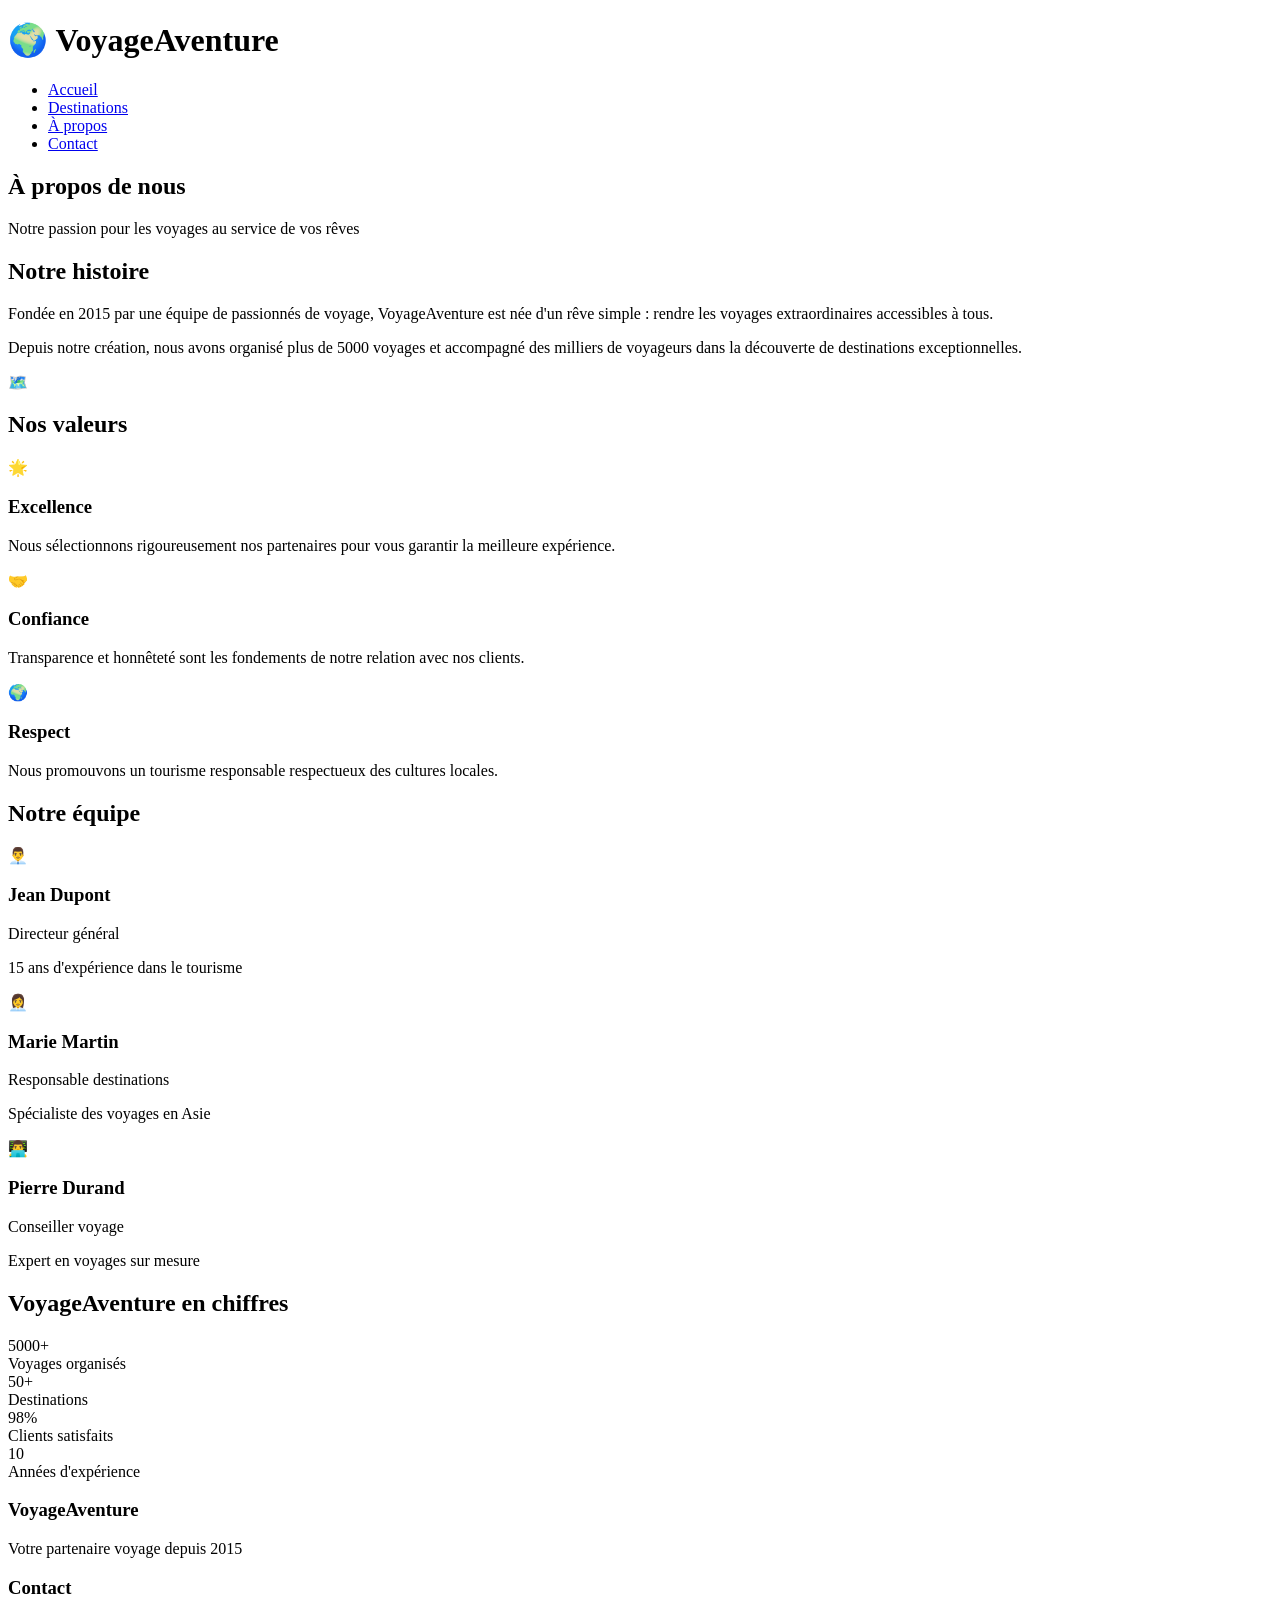
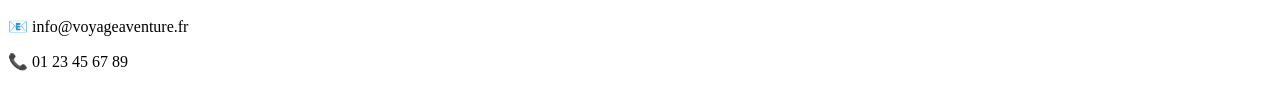
==== apropos.html @ c170d128 "ajout des fichiers a modif" ====
<!DOCTYPE html>
<html lang="fr">

<head>
    <meta charset="UTF-8">
    <meta name="viewport" content="width=device-width, initial-scale=1.0">
    <title>VoyageAventure - À propos</title>
    <link rel="stylesheet" href="css/styles.css">
</head>

<body>
    <header class="site-header">
        <div class="container">
            <h1 class="logo">🌍 VoyageAventure</h1>
            <nav class="main-nav">
                <ul class="nav-list">
                    <li><a href="index.html" class="nav-link">Accueil</a></li>
                    <li><a href="destinations.html" class="nav-link">Destinations</a></li>
                    <li><a href="apropos.html" class="nav-link active">À propos</a></li>
                    <li><a href="contact.html" class="nav-link">Contact</a></li>
                </ul>
            </nav>
        </div>
    </header>

    <section class="page-header">
        <div class="container">
            <h1 class="page-title">À propos de nous</h1>
            <p class="page-subtitle">Notre passion pour les voyages au service de vos rêves</p>
        </div>
    </section>

    <section class="about-story">
        <div class="container">
            <div class="story-content">
                <div class="story-text">
                    <h2>Notre histoire</h2>
                    <p>Fondée en 2015 par une équipe de passionnés de voyage, VoyageAventure est née d'un rêve simple :
                        rendre les voyages extraordinaires accessibles à tous.</p>
                    <p>Depuis notre création, nous avons organisé plus de 5000 voyages et accompagné des milliers de
                        voyageurs dans la découverte de destinations exceptionnelles.</p>
                </div>
                <div class="story-image">🗺️</div>
            </div>
        </div>
    </section>

    <section class="values">
        <div class="container">
            <h2 class="section-title">Nos valeurs</h2>
            <div class="values-grid">
                <div class="value-card">
                    <div class="value-icon">🌟</div>
                    <h3>Excellence</h3>
                    <p>Nous sélectionnons rigoureusement nos partenaires pour vous garantir la meilleure expérience.</p>
                </div>
                <div class="value-card">
                    <div class="value-icon">🤝</div>
                    <h3>Confiance</h3>
                    <p>Transparence et honnêteté sont les fondements de notre relation avec nos clients.</p>
                </div>
                <div class="value-card">
                    <div class="value-icon">🌍</div>
                    <h3>Respect</h3>
                    <p>Nous promouvons un tourisme responsable respectueux des cultures locales.</p>
                </div>
            </div>
        </div>
    </section>

    <section class="team">
        <div class="container">
            <h2 class="section-title">Notre équipe</h2>
            <div class="team-grid">
                <div class="team-member">
                    <div class="member-photo">👨‍💼</div>
                    <h3 class="member-name">Jean Dupont</h3>
                    <p class="member-role">Directeur général</p>
                    <p class="member-description">15 ans d'expérience dans le tourisme</p>
                </div>
                <div class="team-member">
                    <div class="member-photo">👩‍💼</div>
                    <h3 class="member-name">Marie Martin</h3>
                    <p class="member-role">Responsable destinations</p>
                    <p class="member-description">Spécialiste des voyages en Asie</p>
                </div>
                <div class="team-member">
                    <div class="member-photo">👨‍💻</div>
                    <h3 class="member-name">Pierre Durand</h3>
                    <p class="member-role">Conseiller voyage</p>
                    <p class="member-description">Expert en voyages sur mesure</p>
                </div>
            </div>
        </div>
    </section>

    <section class="stats">
        <div class="container">
            <h2 class="section-title">VoyageAventure en chiffres</h2>
            <div class="stats-grid">
                <div class="stat-item">
                    <div class="stat-number">5000+</div>
                    <div class="stat-label">Voyages organisés</div>
                </div>
                <div class="stat-item">
                    <div class="stat-number">50+</div>
                    <div class="stat-label">Destinations</div>
                </div>
                <div class="stat-item">
                    <div class="stat-number">98%</div>
                    <div class="stat-label">Clients satisfaits</div>
                </div>
                <div class="stat-item">
                    <div class="stat-number">10</div>
                    <div class="stat-label">Années d'expérience</div>
                </div>
            </div>
        </div>
    </section>

    <footer class="site-footer">
        <div class="container">
            <div class="footer-content">
                <div class="footer-section">
                    <h3>VoyageAventure</h3>
                    <p>Votre partenaire voyage depuis 2015</p>
                </div>
                <div class="footer-section">
                    <h3>Contact</h3>
                    <p>📧 info@voyageaventure.fr</p>
                    <p>📞 01 23 45 67 89</p>
                </div>
            </div>
        </div>
    </footer>
</body>

</html>
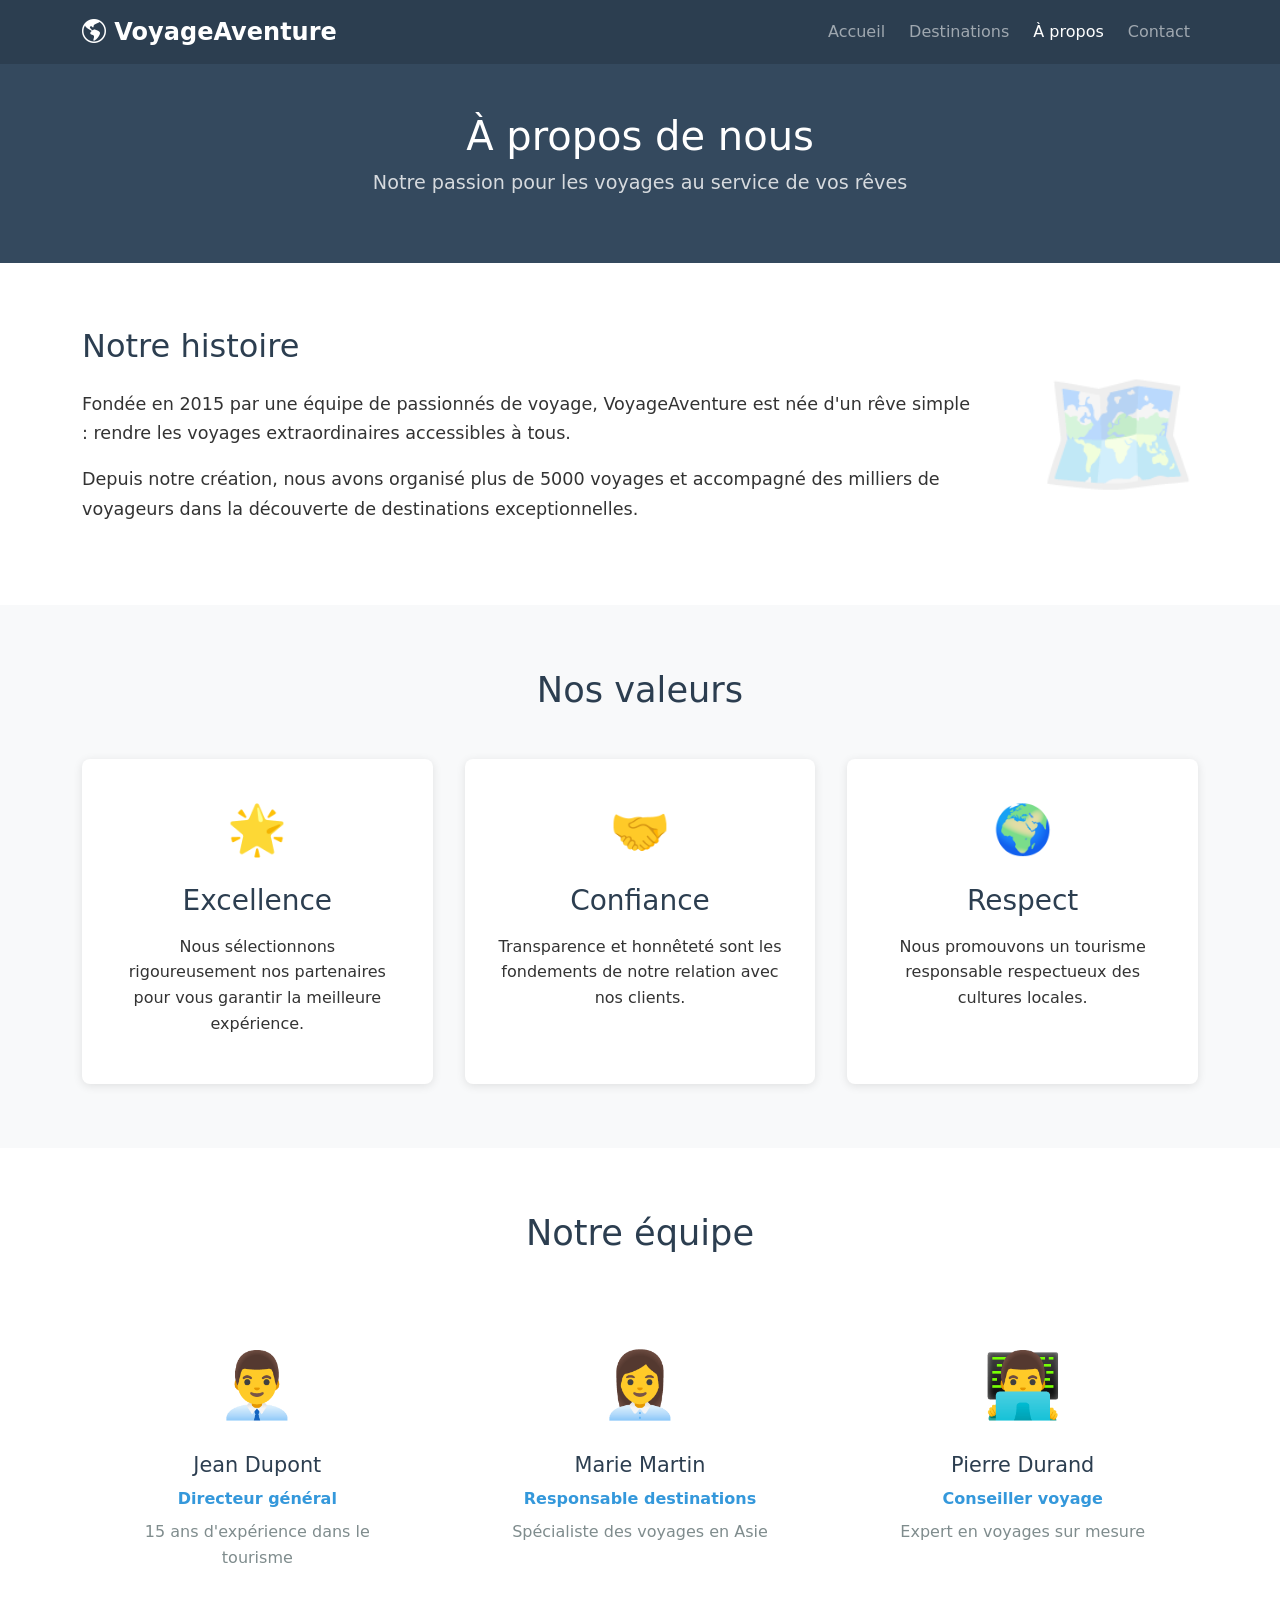
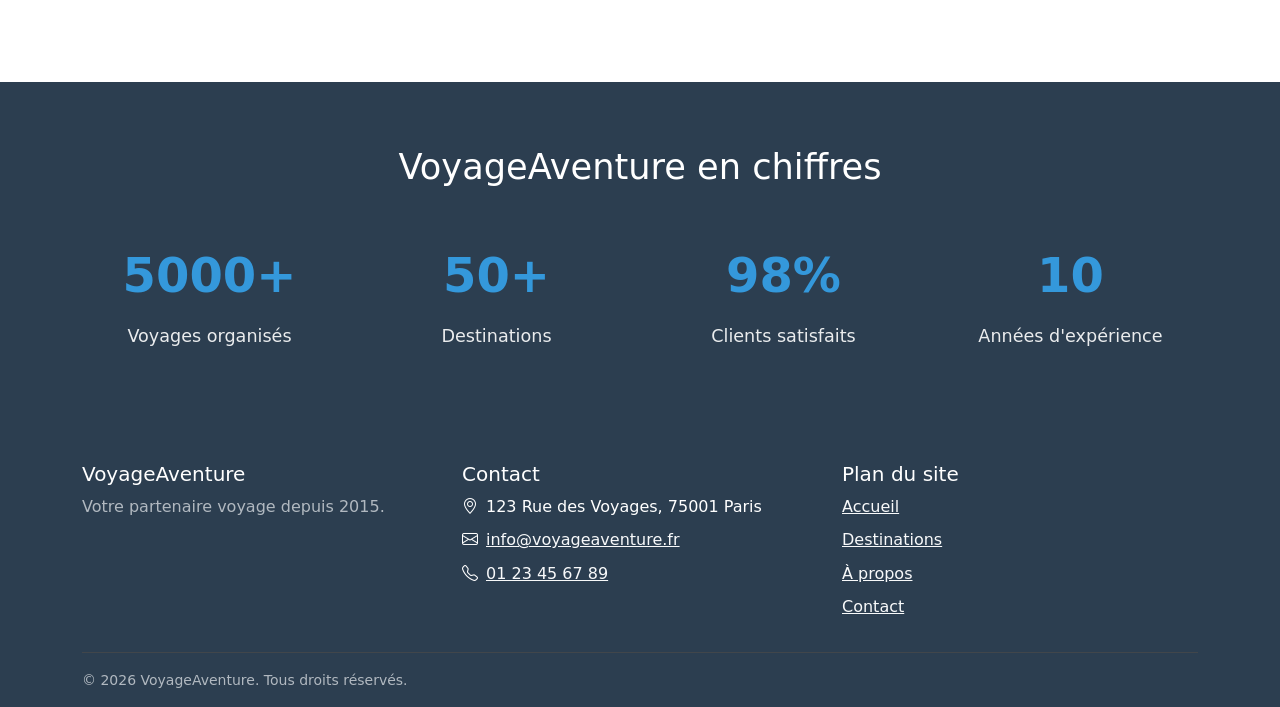
==== commit 22684ca4: "organisitation du dossier" ====
--- a/apropos.html
+++ b/apropos.html
@@ -5,23 +5,56 @@
     <meta charset="UTF-8">
     <meta name="viewport" content="width=device-width, initial-scale=1.0">
     <title>VoyageAventure - À propos</title>
-    <link rel="stylesheet" href="css/styles.css">
+    <meta name="description" content="Fondée en 2015, VoyageAventure a organisé plus de 5000 voyages. Découvrez notre histoire, nos valeurs et notre équipe.">
+
+    <!-- Open Graph : aperçu lors d'un partage sur les réseaux sociaux -->
+    <meta property="og:type" content="website">
+    <meta property="og:locale" content="fr_FR">
+    <meta property="og:site_name" content="VoyageAventure">
+    <meta property="og:title" content="VoyageAventure - À propos">
+    <meta property="og:description" content="Fondée en 2015, VoyageAventure a organisé plus de 5000 voyages. Découvrez notre histoire, nos valeurs et notre équipe.">
+
+    <link rel="icon" href="img/favicon.svg" type="image/svg+xml">
+
+    <!-- Bootstrap 5.3 et Bootstrap Icons (CDN) -->
+    <link rel="stylesheet" href="https://cdn.jsdelivr.net/npm/bootstrap@5.3.8/dist/css/bootstrap.min.css"
+        integrity="sha384-sRIl4kxILFvY47J16cr9ZwB07vP4J8+LH7qKQnuqkuIAvNWLzeN8tE5YBujZqJLB" crossorigin="anonymous">
+    <link rel="stylesheet" href="https://cdn.jsdelivr.net/npm/bootstrap-icons@1.13.1/font/bootstrap-icons.min.css"
+        integrity="sha384-CK2SzKma4jA5H/MXDUU7i1TqZlCFaD4T01vtyDFvPlD97JQyS+IsSh1nI2EFbpyk" crossorigin="anonymous">
+
+    <!-- Styles du site : chargés après Bootstrap pour pouvoir le personnaliser -->
+    <link rel="stylesheet" href="css/style.css">
 </head>
 
 <body>
-    <header class="site-header">
-        <div class="container">
-            <h1 class="logo">🌍 VoyageAventure</h1>
-            <nav class="main-nav">
-                <ul class="nav-list">
-                    <li><a href="index.html" class="nav-link">Accueil</a></li>
-                    <li><a href="destinations.html" class="nav-link">Destinations</a></li>
-                    <li><a href="apropos.html" class="nav-link active">À propos</a></li>
-                    <li><a href="contact.html" class="nav-link">Contact</a></li>
-                </ul>
-            </nav>
-        </div>
+    <!-- Lien d'évitement : visible uniquement à la navigation clavier -->
+    <a class="visually-hidden-focusable lien-evitement" href="#contenu">Aller au contenu</a>
+
+    <!-- En-tête : navigation principale (menu burger sous 992px) -->
+    <header class="sticky-top">
+        <nav class="navbar navbar-expand-lg bg-dark" data-bs-theme="dark" aria-label="Navigation principale">
+            <div class="container">
+                <a class="navbar-brand fw-bold fs-4" href="index.html">
+                    <i class="bi bi-globe-americas" aria-hidden="true"></i> VoyageAventure
+                </a>
+                <button class="navbar-toggler" type="button" data-bs-toggle="collapse" data-bs-target="#menu-principal"
+                    aria-controls="menu-principal" aria-expanded="false" aria-label="Afficher le menu">
+                    <span class="navbar-toggler-icon"></span>
+                </button>
+                <div class="collapse navbar-collapse" id="menu-principal">
+                    <ul class="navbar-nav ms-auto gap-lg-2">
+                        <li class="nav-item"><a class="nav-link" href="index.html">Accueil</a></li>
+                        <li class="nav-item"><a class="nav-link" href="destinations.html">Destinations</a></li>
+                        <li class="nav-item"><a class="nav-link active" aria-current="page" href="apropos.html">À propos</a></li>
+                        <li class="nav-item"><a class="nav-link" href="contact.html">Contact</a></li>
+                    </ul>
+                </div>
+            </div>
+        </nav>
     </header>
+
+    <!-- Contenu principal -->
+    <main id="contenu">
 
     <section class="page-header">
         <div class="container">
@@ -118,21 +151,61 @@
         </div>
     </section>
 
-    <footer class="site-footer">
-        <div class="container">
-            <div class="footer-content">
-                <div class="footer-section">
-                    <h3>VoyageAventure</h3>
-                    <p>Votre partenaire voyage depuis 2015</p>
-                </div>
-                <div class="footer-section">
-                    <h3>Contact</h3>
-                    <p>📧 info@voyageaventure.fr</p>
-                    <p>📞 01 23 45 67 89</p>
-                </div>
-            </div>
+    </main>
+
+    <!-- Pied de page -->
+    <footer class="bg-dark text-white pt-5 pb-3" data-bs-theme="dark">
+        <div class="container">
+            <div class="row row-cols-1 row-cols-md-3 g-4">
+                <!-- Présentation -->
+                <div class="col">
+                    <h2 class="h5">VoyageAventure</h2>
+                    <p class="text-body-secondary mb-0">Votre partenaire voyage depuis 2015.</p>
+                </div>
+
+                <!-- Coordonnées -->
+                <div class="col">
+                    <h2 class="h5">Contact</h2>
+                    <address class="mb-0">
+                        <ul class="list-unstyled mb-0">
+                            <li class="mb-2">
+                                <i class="bi bi-geo-alt me-2" aria-hidden="true"></i>123 Rue des Voyages, 75001 Paris
+                            </li>
+                            <li class="mb-2">
+                                <i class="bi bi-envelope me-2" aria-hidden="true"></i><a class="link-light"
+                                    href="mailto:info@voyageaventure.fr">info@voyageaventure.fr</a>
+                            </li>
+                            <li>
+                                <i class="bi bi-telephone me-2" aria-hidden="true"></i><a class="link-light"
+                                    href="tel:+33123456789">01 23 45 67 89</a>
+                            </li>
+                        </ul>
+                    </address>
+                </div>
+
+                <!-- Plan du site (les liens légaux seront ajoutés avec leurs pages) -->
+                <div class="col">
+                    <h2 class="h5">Plan du site</h2>
+                    <ul class="list-unstyled mb-0">
+                        <li class="mb-2"><a class="link-light" href="index.html">Accueil</a></li>
+                        <li class="mb-2"><a class="link-light" href="destinations.html">Destinations</a></li>
+                        <li class="mb-2"><a class="link-light" href="apropos.html">À propos</a></li>
+                        <li class="mb-2"><a class="link-light" href="contact.html">Contact</a></li>
+                    </ul>
+                </div>
+            </div>
+
+            <!-- Copyright -->
+            <p class="small text-body-secondary border-top border-secondary-subtle mt-4 pt-3 mb-0">
+                &copy; 2026 VoyageAventure. Tous droits réservés.
+            </p>
         </div>
     </footer>
+
+    <!-- JavaScript de Bootstrap (nécessaire pour le menu burger) -->
+    <script src="https://cdn.jsdelivr.net/npm/bootstrap@5.3.8/dist/js/bootstrap.bundle.min.js"
+        integrity="sha384-FKyoEForCGlyvwx9Hj09JcYn3nv7wiPVlz7YYwJrWVcXK/BmnVDxM+D2scQbITxI"
+        crossorigin="anonymous"></script>
 </body>
 
 </html>
--- a/css/style.css
+++ b/css/style.css
@@ -0,0 +1,566 @@
+/* Thème : personnalisation de Bootstrap via ses variables CSS */
+:root {
+    /* Bleu principal (texte blanc dessus : contraste 5,4:1, conforme WCAG AA) */
+    --bs-primary: #1d6fa5;
+    --bs-primary-rgb: 29, 111, 165;
+    /* Bleu nuit de la marque, utilisé par .bg-dark (en-tête, pied de page) */
+    --bs-dark: #2c3e50;
+    --bs-dark-rgb: 44, 62, 80;
+    --bs-link-color: #1d6fa5;
+    --bs-link-color-rgb: 29, 111, 165;
+    --bs-link-hover-color: #175a86;
+    --bs-link-hover-color-rgb: 23, 90, 134;
+    --bs-focus-ring-color: rgba(29, 111, 165, 0.4);
+    --bs-body-color: #333;
+    --bs-body-bg: #f8f9fa;
+    --bs-body-line-height: 1.6;
+}
+
+/* Les couleurs des boutons sont figées dans Bootstrap : on les redéfinit */
+.btn-primary {
+    --bs-btn-bg: #1d6fa5;
+    --bs-btn-border-color: #1d6fa5;
+    --bs-btn-hover-bg: #175a86;
+    --bs-btn-hover-border-color: #175a86;
+    --bs-btn-active-bg: #134a6f;
+    --bs-btn-active-border-color: #134a6f;
+    --bs-btn-disabled-bg: #1d6fa5;
+    --bs-btn-disabled-border-color: #1d6fa5;
+    --bs-btn-focus-shadow-rgb: 29, 111, 165;
+}
+
+/* Accessibilité : lien d'évitement, affiché au-dessus de l'en-tête quand il a le focus */
+.lien-evitement:focus {
+    position: absolute;
+    top: 0.5rem;
+    left: 0.5rem;
+    z-index: 1100;
+    padding: 0.5rem 1rem;
+    background-color: #fff;
+    color: var(--bs-dark);
+    border-radius: 0.25rem;
+}
+
+/* Accessibilité : focus clavier bien visible (en blanc sur les zones sombres) */
+:focus-visible {
+    outline: 3px solid var(--bs-primary);
+    outline-offset: 2px;
+}
+
+[data-bs-theme="dark"] :focus-visible {
+    outline: 3px solid #fff;
+    outline-offset: 2px;
+}
+
+/* Hero section (accueil) */
+.hero {
+    background: linear-gradient(135deg, #667eea 0%, #764ba2 100%);
+    color: white;
+    padding: 6rem 0;
+    text-align: center;
+}
+
+.hero-title {
+    font-size: 3rem;
+    margin-bottom: 1rem;
+}
+
+.hero-subtitle {
+    font-size: 1.3rem;
+    margin-bottom: 2rem;
+    opacity: 0.9;
+}
+
+.cta-button {
+    background-color: #e74c3c;
+    color: white;
+    border: none;
+    padding: 15px 30px;
+    font-size: 1.1rem;
+    border-radius: 5px;
+    cursor: pointer;
+    transition: background-color 0.3s;
+}
+
+.cta-button:hover {
+    background-color: #c0392b;
+}
+
+/* Page headers */
+.page-header {
+    background-color: #34495e;
+    color: white;
+    padding: 3rem 0;
+    text-align: center;
+}
+
+.page-title {
+    font-size: 2.5rem;
+    margin-bottom: 0.5rem;
+}
+
+.page-subtitle {
+    font-size: 1.2rem;
+    opacity: 0.8;
+}
+
+/* Sections communes */
+.section-title {
+    text-align: center;
+    font-size: 2.2rem;
+    margin-bottom: 3rem;
+    color: #2c3e50;
+}
+
+/* Services (accueil) */
+.services {
+    padding: 4rem 0;
+    background-color: white;
+}
+
+.services-grid {
+    display: flex;
+    gap: 2rem;
+    justify-content: center;
+    flex-wrap: wrap;
+}
+
+.service-card {
+    background-color: #f8f9fa;
+    padding: 2rem;
+    border-radius: 8px;
+    text-align: center;
+    width: 300px;
+    border: 2px solid transparent;
+    transition: all 0.3s;
+}
+
+.service-card:hover {
+    border-color: #3498db;
+    transform: translateY(-5px);
+}
+
+.service-icon {
+    font-size: 3rem;
+    margin-bottom: 1rem;
+}
+
+.service-title {
+    font-size: 1.5rem;
+    margin-bottom: 1rem;
+    color: #2c3e50;
+}
+
+/* Témoignages */
+.testimonials {
+    padding: 4rem 0;
+    background-color: #ecf0f1;
+}
+
+.testimonials-grid {
+    display: flex;
+    gap: 2rem;
+    justify-content: center;
+    flex-wrap: wrap;
+}
+
+.testimonial-card {
+    background-color: white;
+    padding: 2rem;
+    border-radius: 8px;
+    width: 400px;
+    box-shadow: 0 2px 10px rgba(0, 0, 0, 0.1);
+}
+
+.testimonial-text {
+    font-style: italic;
+    margin-bottom: 1rem;
+    font-size: 1.1rem;
+}
+
+.testimonial-author {
+    font-weight: bold;
+    color: #3498db;
+}
+
+/* Destinations */
+.destinations {
+    padding: 4rem 0;
+}
+
+.filters {
+    text-align: center;
+    margin-bottom: 3rem;
+}
+
+.filter-buttons {
+    display: flex;
+    gap: 1rem;
+    justify-content: center;
+    margin-top: 1rem;
+    flex-wrap: wrap;
+}
+
+.filter-btn {
+    background-color: #ecf0f1;
+    border: none;
+    padding: 0.5rem 1rem;
+    border-radius: 20px;
+    cursor: pointer;
+    transition: all 0.3s;
+}
+
+.filter-btn.active,
+.filter-btn:hover {
+    background-color: #3498db;
+    color: white;
+}
+
+.destinations-grid {
+    display: grid;
+    grid-template-columns: repeat(auto-fit, minmax(300px, 1fr));
+    gap: 2rem;
+}
+
+.destination-card {
+    background-color: white;
+    border-radius: 8px;
+    overflow: hidden;
+    box-shadow: 0 4px 15px rgba(0, 0, 0, 0.1);
+    transition: transform 0.3s;
+}
+
+.destination-card:hover {
+    transform: translateY(-5px);
+}
+
+.destination-image {
+    font-size: 4rem;
+    text-align: center;
+    padding: 2rem;
+    background-color: #f8f9fa;
+}
+
+.destination-content {
+    padding: 1.5rem;
+}
+
+.destination-title {
+    font-size: 1.5rem;
+    margin-bottom: 0.5rem;
+    color: #2c3e50;
+}
+
+.destination-description {
+    color: #7f8c8d;
+    margin-bottom: 1rem;
+}
+
+.destination-details {
+    display: flex;
+    justify-content: space-between;
+    margin-bottom: 1rem;
+}
+
+.duration {
+    color: #95a5a6;
+}
+
+.price {
+    font-weight: bold;
+    color: #e74c3c;
+}
+
+.destination-btn {
+    background-color: #3498db;
+    color: white;
+    border: none;
+    padding: 0.5rem 1rem;
+    border-radius: 4px;
+    cursor: pointer;
+    transition: background-color 0.3s;
+}
+
+.destination-btn:hover {
+    background-color: #2980b9;
+}
+
+/* Contact */
+.contact-section {
+    padding: 4rem 0;
+}
+
+.contact-content {
+    display: grid;
+    grid-template-columns: 1fr 1fr;
+    gap: 4rem;
+}
+
+.contact-info h2 {
+    margin-bottom: 2rem;
+    color: #2c3e50;
+}
+
+.contact-item {
+    display: flex;
+    align-items: flex-start;
+    margin-bottom: 2rem;
+}
+
+.contact-icon {
+    font-size: 1.5rem;
+    margin-right: 1rem;
+    margin-top: 0.25rem;
+}
+
+.contact-details h3 {
+    margin-bottom: 0.5rem;
+    color: #2c3e50;
+}
+
+.contact-form-container {
+    background-color: white;
+    padding: 2rem;
+    border-radius: 8px;
+    box-shadow: 0 4px 15px rgba(0, 0, 0, 0.1);
+}
+
+.contact-form-container h2 {
+    margin-bottom: 2rem;
+    color: #2c3e50;
+}
+
+.form-group {
+    margin-bottom: 1.5rem;
+}
+
+.form-group label {
+    display: block;
+    margin-bottom: 0.5rem;
+    font-weight: bold;
+    color: #2c3e50;
+}
+
+.form-group input,
+.form-group select,
+.form-group textarea {
+    width: 100%;
+    padding: 0.75rem;
+    border: 1px solid #ddd;
+    border-radius: 4px;
+    font-size: 1rem;
+    transition: border-color 0.3s;
+}
+
+.form-group input:focus,
+.form-group select:focus,
+.form-group textarea:focus {
+    outline: none;
+    border-color: #3498db;
+}
+
+.checkbox-label {
+    display: flex !important;
+    align-items: center;
+    font-weight: normal !important;
+}
+
+.checkbox-label input {
+    width: auto !important;
+    margin-right: 0.5rem;
+}
+
+.submit-button {
+    background-color: #27ae60;
+    color: white;
+    border: none;
+    padding: 12px 30px;
+    border-radius: 4px;
+    cursor: pointer;
+    font-size: 1rem;
+    transition: background-color 0.3s;
+}
+
+.submit-button:hover {
+    background-color: #219a52;
+}
+
+/* À propos */
+.about-story {
+    padding: 4rem 0;
+    background-color: white;
+}
+
+.story-content {
+    display: flex;
+    align-items: center;
+    gap: 4rem;
+}
+
+.story-text {
+    flex: 1;
+}
+
+.story-text h2 {
+    font-size: 2rem;
+    margin-bottom: 1.5rem;
+    color: #2c3e50;
+}
+
+.story-text p {
+    font-size: 1.1rem;
+    margin-bottom: 1rem;
+    line-height: 1.7;
+}
+
+.story-image {
+    font-size: 8rem;
+    opacity: 0.3;
+}
+
+.values {
+    padding: 4rem 0;
+    background-color: #f8f9fa;
+}
+
+.values-grid {
+    display: grid;
+    grid-template-columns: repeat(auto-fit, minmax(250px, 1fr));
+    gap: 2rem;
+}
+
+.value-card {
+    background-color: white;
+    padding: 2rem;
+    border-radius: 8px;
+    text-align: center;
+    box-shadow: 0 2px 10px rgba(0, 0, 0, 0.1);
+}
+
+.value-icon {
+    font-size: 3rem;
+    margin-bottom: 1rem;
+}
+
+.value-card h3 {
+    margin-bottom: 1rem;
+    color: #2c3e50;
+}
+
+.team {
+    padding: 4rem 0;
+    background-color: white;
+}
+
+.team-grid {
+    display: grid;
+    grid-template-columns: repeat(auto-fit, minmax(250px, 1fr));
+    gap: 2rem;
+}
+
+.team-member {
+    text-align: center;
+    padding: 2rem;
+}
+
+.member-photo {
+    font-size: 4rem;
+    margin-bottom: 1rem;
+}
+
+.member-name {
+    font-size: 1.3rem;
+    margin-bottom: 0.5rem;
+    color: #2c3e50;
+}
+
+.member-role {
+    color: #3498db;
+    font-weight: bold;
+    margin-bottom: 0.5rem;
+}
+
+.member-description {
+    color: #7f8c8d;
+}
+
+.stats {
+    padding: 4rem 0;
+    background-color: #2c3e50;
+    color: white;
+}
+
+.stats .section-title {
+    color: white;
+}
+
+.stats-grid {
+    display: grid;
+    grid-template-columns: repeat(auto-fit, minmax(200px, 1fr));
+    gap: 2rem;
+}
+
+.stat-item {
+    text-align: center;
+}
+
+.stat-number {
+    font-size: 3rem;
+    font-weight: bold;
+    color: #3498db;
+    margin-bottom: 0.5rem;
+}
+
+.stat-label {
+    font-size: 1.1rem;
+    opacity: 0.9;
+}
+
+/* Responsive */
+@media (max-width: 768px) {
+    .hero-title {
+        font-size: 2rem;
+    }
+
+    .services-grid,
+    .testimonials-grid {
+        flex-direction: column;
+        align-items: center;
+    }
+
+    .contact-content {
+        grid-template-columns: 1fr;
+        gap: 2rem;
+    }
+
+    .story-content {
+        flex-direction: column;
+        text-align: center;
+    }
+
+    .filter-buttons {
+        flex-direction: column;
+        align-items: center;
+    }
+}
+
+/* Accessibilité : pas d'animations si l'utilisateur les a désactivées dans son système
+   (les composants Bootstrap le gèrent déjà eux-mêmes) */
+@media (prefers-reduced-motion: reduce) {
+    .cta-button,
+    .service-card,
+    .filter-btn,
+    .destination-card,
+    .destination-btn,
+    .form-group input,
+    .form-group select,
+    .form-group textarea,
+    .submit-button {
+        transition: none;
+    }
+
+    .service-card:hover,
+    .destination-card:hover {
+        transform: none;
+    }
+}
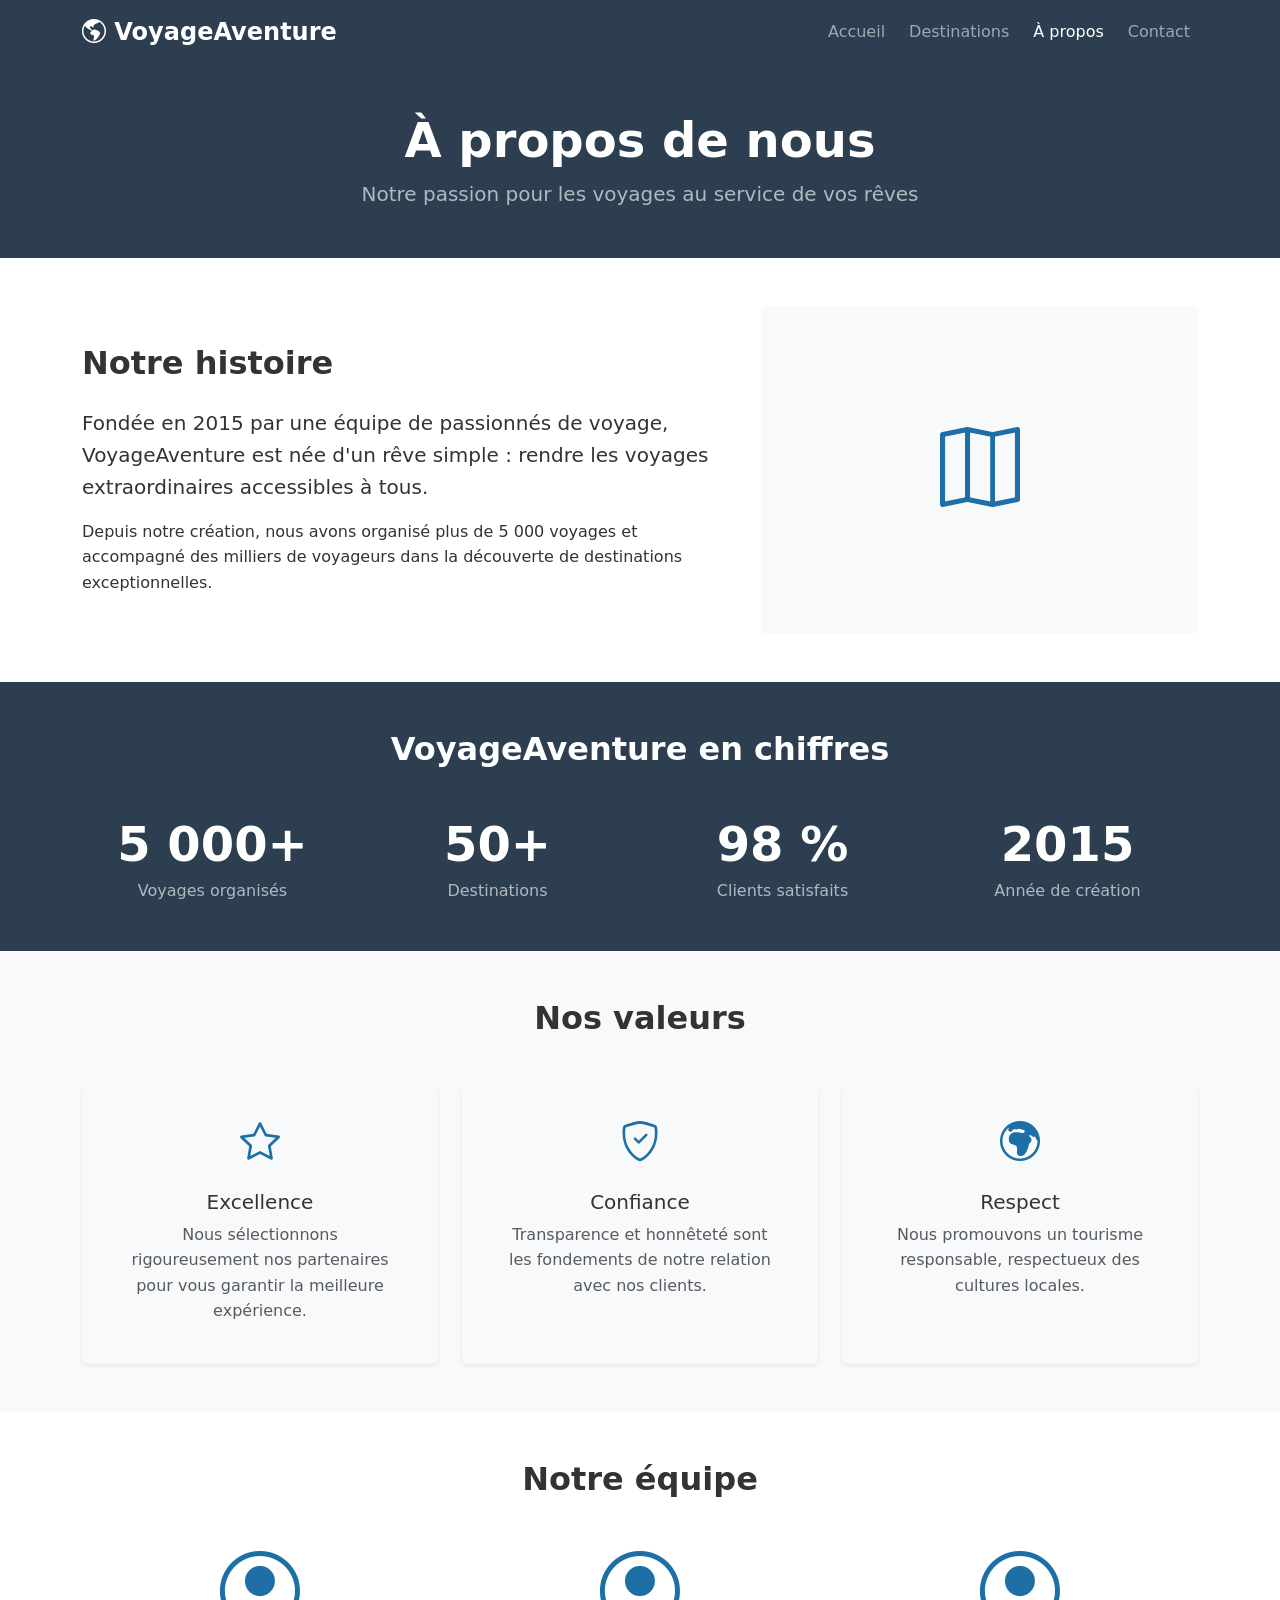
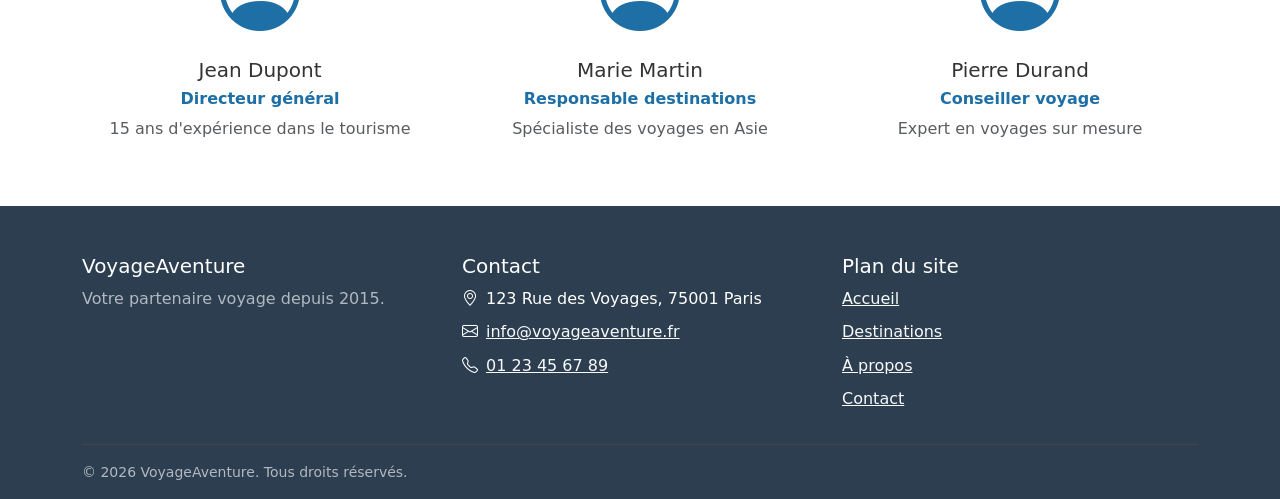
==== commit c5d6127f: "Refonte de la page a propos" ====
--- a/apropos.html
+++ b/apropos.html
@@ -55,102 +55,136 @@
 
     <!-- Contenu principal -->
     <main id="contenu">
-
-    <section class="page-header">
-        <div class="container">
-            <h1 class="page-title">À propos de nous</h1>
-            <p class="page-subtitle">Notre passion pour les voyages au service de vos rêves</p>
-        </div>
-    </section>
-
-    <section class="about-story">
-        <div class="container">
-            <div class="story-content">
-                <div class="story-text">
-                    <h2>Notre histoire</h2>
-                    <p>Fondée en 2015 par une équipe de passionnés de voyage, VoyageAventure est née d'un rêve simple :
-                        rendre les voyages extraordinaires accessibles à tous.</p>
-                    <p>Depuis notre création, nous avons organisé plus de 5000 voyages et accompagné des milliers de
-                        voyageurs dans la découverte de destinations exceptionnelles.</p>
-                </div>
-                <div class="story-image">🗺️</div>
-            </div>
-        </div>
-    </section>
-
-    <section class="values">
-        <div class="container">
-            <h2 class="section-title">Nos valeurs</h2>
-            <div class="values-grid">
-                <div class="value-card">
-                    <div class="value-icon">🌟</div>
-                    <h3>Excellence</h3>
-                    <p>Nous sélectionnons rigoureusement nos partenaires pour vous garantir la meilleure expérience.</p>
-                </div>
-                <div class="value-card">
-                    <div class="value-icon">🤝</div>
-                    <h3>Confiance</h3>
-                    <p>Transparence et honnêteté sont les fondements de notre relation avec nos clients.</p>
-                </div>
-                <div class="value-card">
-                    <div class="value-icon">🌍</div>
-                    <h3>Respect</h3>
-                    <p>Nous promouvons un tourisme responsable respectueux des cultures locales.</p>
-                </div>
-            </div>
-        </div>
-    </section>
-
-    <section class="team">
-        <div class="container">
-            <h2 class="section-title">Notre équipe</h2>
-            <div class="team-grid">
-                <div class="team-member">
-                    <div class="member-photo">👨‍💼</div>
-                    <h3 class="member-name">Jean Dupont</h3>
-                    <p class="member-role">Directeur général</p>
-                    <p class="member-description">15 ans d'expérience dans le tourisme</p>
-                </div>
-                <div class="team-member">
-                    <div class="member-photo">👩‍💼</div>
-                    <h3 class="member-name">Marie Martin</h3>
-                    <p class="member-role">Responsable destinations</p>
-                    <p class="member-description">Spécialiste des voyages en Asie</p>
-                </div>
-                <div class="team-member">
-                    <div class="member-photo">👨‍💻</div>
-                    <h3 class="member-name">Pierre Durand</h3>
-                    <p class="member-role">Conseiller voyage</p>
-                    <p class="member-description">Expert en voyages sur mesure</p>
-                </div>
-            </div>
-        </div>
-    </section>
-
-    <section class="stats">
-        <div class="container">
-            <h2 class="section-title">VoyageAventure en chiffres</h2>
-            <div class="stats-grid">
-                <div class="stat-item">
-                    <div class="stat-number">5000+</div>
-                    <div class="stat-label">Voyages organisés</div>
-                </div>
-                <div class="stat-item">
-                    <div class="stat-number">50+</div>
-                    <div class="stat-label">Destinations</div>
-                </div>
-                <div class="stat-item">
-                    <div class="stat-number">98%</div>
-                    <div class="stat-label">Clients satisfaits</div>
-                </div>
-                <div class="stat-item">
-                    <div class="stat-number">10</div>
-                    <div class="stat-label">Années d'expérience</div>
-                </div>
-            </div>
-        </div>
-    </section>
-
+        <!-- Bandeau de titre -->
+        <section class="bg-dark text-white text-center py-5" data-bs-theme="dark">
+            <div class="container">
+                <h1 class="display-5 fw-bold">À propos de nous</h1>
+                <p class="lead text-body-secondary mb-0">Notre passion pour les voyages au service de vos rêves</p>
+            </div>
+        </section>
+
+        <!-- Notre histoire -->
+        <section class="py-5 bg-white">
+            <div class="container">
+                <div class="row g-4 g-lg-5 align-items-center">
+                    <div class="col-lg-7">
+                        <h2 class="fw-bold mb-4">Notre histoire</h2>
+                        <p class="lead">Fondée en 2015 par une équipe de passionnés de voyage, VoyageAventure est née
+                            d'un rêve simple&nbsp;: rendre les voyages extraordinaires accessibles à tous.</p>
+                        <p class="mb-0">Depuis notre création, nous avons organisé plus de 5&nbsp;000 voyages et
+                            accompagné des milliers de voyageurs dans la découverte de destinations exceptionnelles.</p>
+                    </div>
+                    <div class="col-lg-5">
+                        <!-- Emplacement provisoire : à remplacer par la photo
+                             <img src="img/apropos/histoire.webp" class="img-fluid rounded" alt="…" width="800" height="600" loading="lazy"> -->
+                        <div class="ratio ratio-4x3 bg-body-tertiary rounded">
+                            <div class="d-flex align-items-center justify-content-center">
+                                <i class="bi bi-map display-1 text-primary" aria-hidden="true"></i>
+                            </div>
+                        </div>
+                    </div>
+                </div>
+            </div>
+        </section>
+
+        <!-- Chiffres clés -->
+        <section class="bg-dark text-white py-5" data-bs-theme="dark">
+            <div class="container">
+                <h2 class="fw-bold text-center mb-5">VoyageAventure en chiffres</h2>
+                <dl class="row row-cols-2 row-cols-md-4 g-4 text-center mb-0">
+                    <div class="col d-flex flex-column-reverse">
+                        <dt class="fw-normal text-body-secondary">Voyages organisés</dt>
+                        <dd class="display-5 fw-bold mb-1">5&nbsp;000+</dd>
+                    </div>
+                    <div class="col d-flex flex-column-reverse">
+                        <dt class="fw-normal text-body-secondary">Destinations</dt>
+                        <dd class="display-5 fw-bold mb-1">50+</dd>
+                    </div>
+                    <div class="col d-flex flex-column-reverse">
+                        <dt class="fw-normal text-body-secondary">Clients satisfaits</dt>
+                        <dd class="display-5 fw-bold mb-1">98&nbsp;%</dd>
+                    </div>
+                    <div class="col d-flex flex-column-reverse">
+                        <dt class="fw-normal text-body-secondary">Année de création</dt>
+                        <dd class="display-5 fw-bold mb-1">2015</dd>
+                    </div>
+                </dl>
+            </div>
+        </section>
+
+        <!-- Nos valeurs -->
+        <section class="py-5 bg-body-tertiary">
+            <div class="container">
+                <h2 class="fw-bold text-center mb-5">Nos valeurs</h2>
+                <div class="row row-cols-1 row-cols-md-3 g-4">
+                    <div class="col">
+                        <article class="card h-100 shadow-sm border-0 text-center p-4">
+                            <i class="bi bi-star fs-1 text-primary" aria-hidden="true"></i>
+                            <div class="card-body">
+                                <h3 class="card-title h5">Excellence</h3>
+                                <p class="card-text text-body-secondary">Nous sélectionnons rigoureusement nos
+                                    partenaires pour vous garantir la meilleure expérience.</p>
+                            </div>
+                        </article>
+                    </div>
+                    <div class="col">
+                        <article class="card h-100 shadow-sm border-0 text-center p-4">
+                            <i class="bi bi-shield-check fs-1 text-primary" aria-hidden="true"></i>
+                            <div class="card-body">
+                                <h3 class="card-title h5">Confiance</h3>
+                                <p class="card-text text-body-secondary">Transparence et honnêteté sont les fondements
+                                    de notre relation avec nos clients.</p>
+                            </div>
+                        </article>
+                    </div>
+                    <div class="col">
+                        <article class="card h-100 shadow-sm border-0 text-center p-4">
+                            <i class="bi bi-globe-europe-africa fs-1 text-primary" aria-hidden="true"></i>
+                            <div class="card-body">
+                                <h3 class="card-title h5">Respect</h3>
+                                <p class="card-text text-body-secondary">Nous promouvons un tourisme responsable,
+                                    respectueux des cultures locales.</p>
+                            </div>
+                        </article>
+                    </div>
+                </div>
+            </div>
+        </section>
+
+        <!-- Notre équipe -->
+        <section class="py-5 bg-white">
+            <div class="container">
+                <h2 class="fw-bold text-center mb-5">Notre équipe</h2>
+                <!-- Portraits provisoires : remplacer chaque icône par
+                     <img src="img/equipe/prenom-nom.webp" class="rounded-circle mb-3" alt="Portrait de …" width="120" height="120" loading="lazy"> -->
+                <div class="row row-cols-1 row-cols-md-3 g-4">
+                    <div class="col">
+                        <article class="text-center">
+                            <i class="bi bi-person-circle display-1 text-primary d-block mb-3" aria-hidden="true"></i>
+                            <h3 class="h5 mb-1">Jean Dupont</h3>
+                            <p class="text-primary fw-semibold mb-1">Directeur général</p>
+                            <p class="text-body-secondary">15 ans d'expérience dans le tourisme</p>
+                        </article>
+                    </div>
+                    <div class="col">
+                        <article class="text-center">
+                            <i class="bi bi-person-circle display-1 text-primary d-block mb-3" aria-hidden="true"></i>
+                            <h3 class="h5 mb-1">Marie Martin</h3>
+                            <p class="text-primary fw-semibold mb-1">Responsable destinations</p>
+                            <p class="text-body-secondary">Spécialiste des voyages en Asie</p>
+                        </article>
+                    </div>
+                    <div class="col">
+                        <article class="text-center">
+                            <i class="bi bi-person-circle display-1 text-primary d-block mb-3" aria-hidden="true"></i>
+                            <h3 class="h5 mb-1">Pierre Durand</h3>
+                            <p class="text-primary fw-semibold mb-1">Conseiller voyage</p>
+                            <p class="text-body-secondary">Expert en voyages sur mesure</p>
+                        </article>
+                    </div>
+                </div>
+            </div>
+        </section>
     </main>
 
     <!-- Pied de page -->
